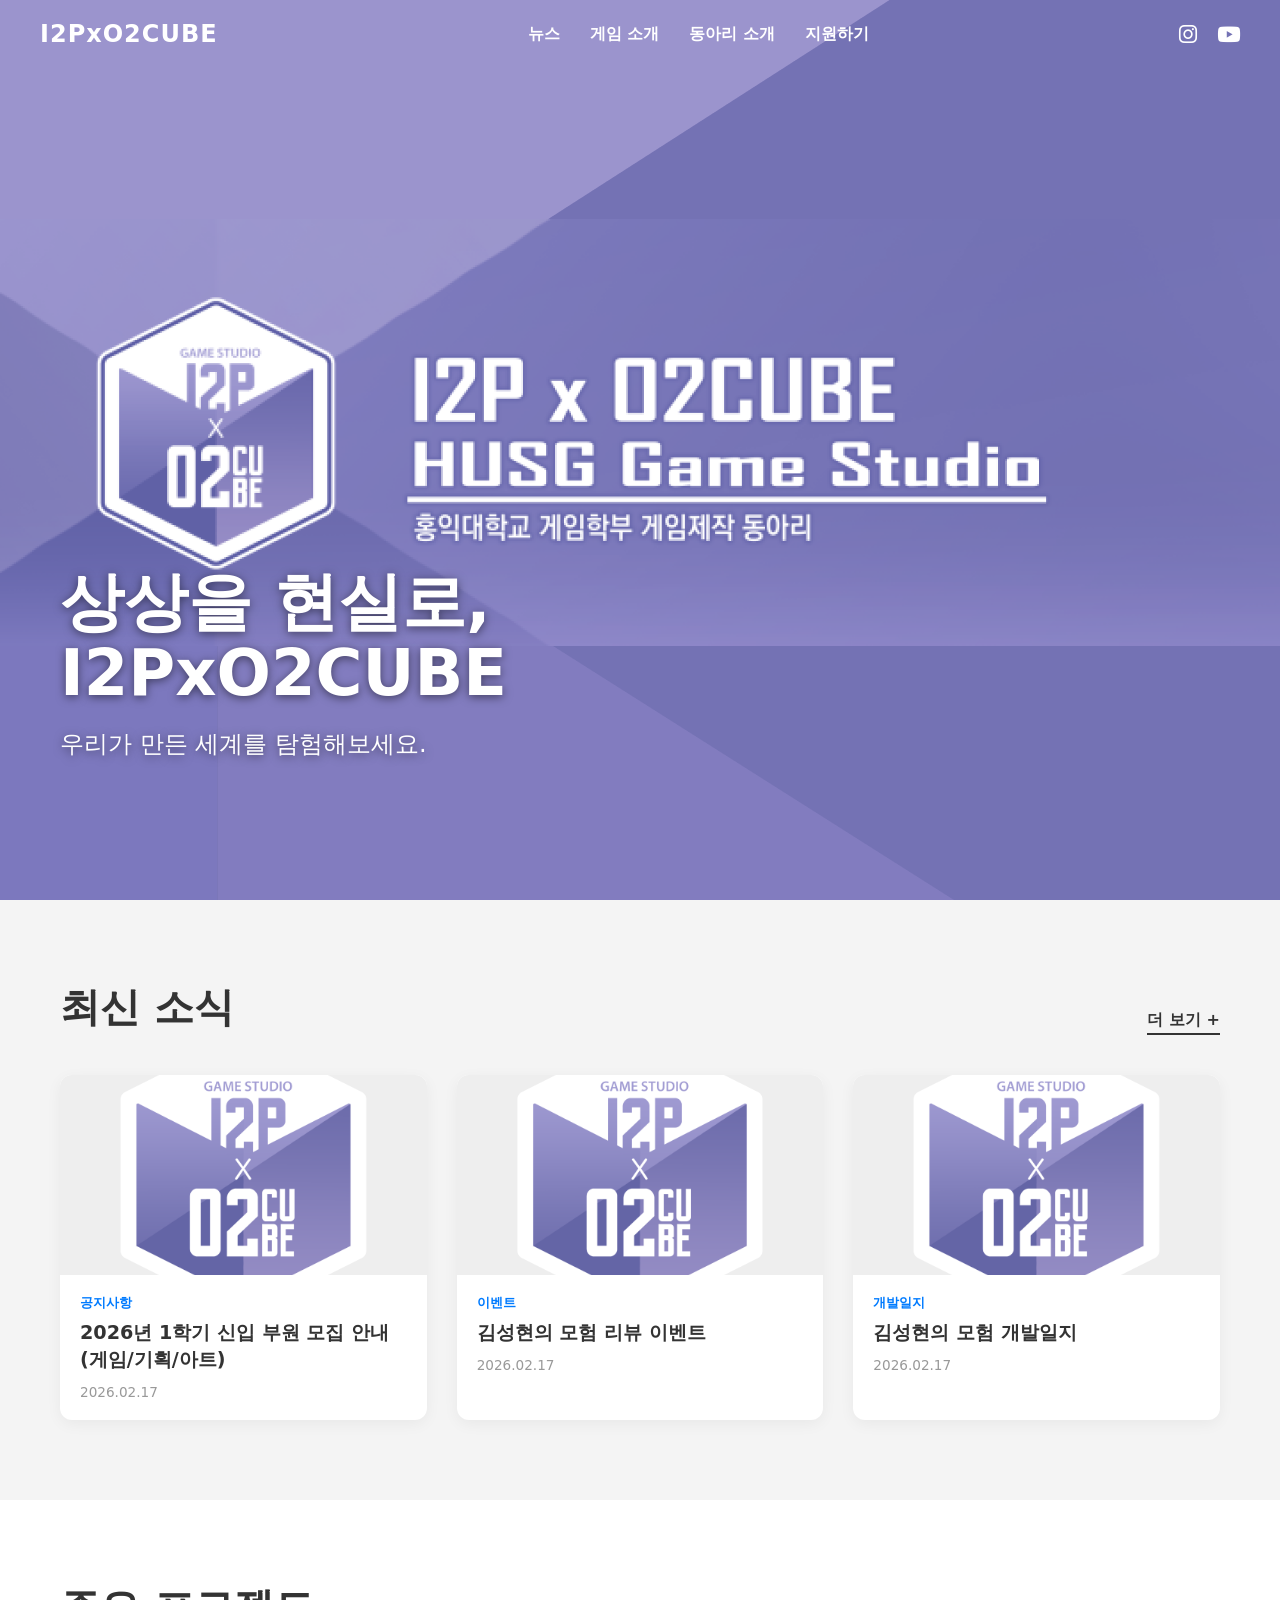
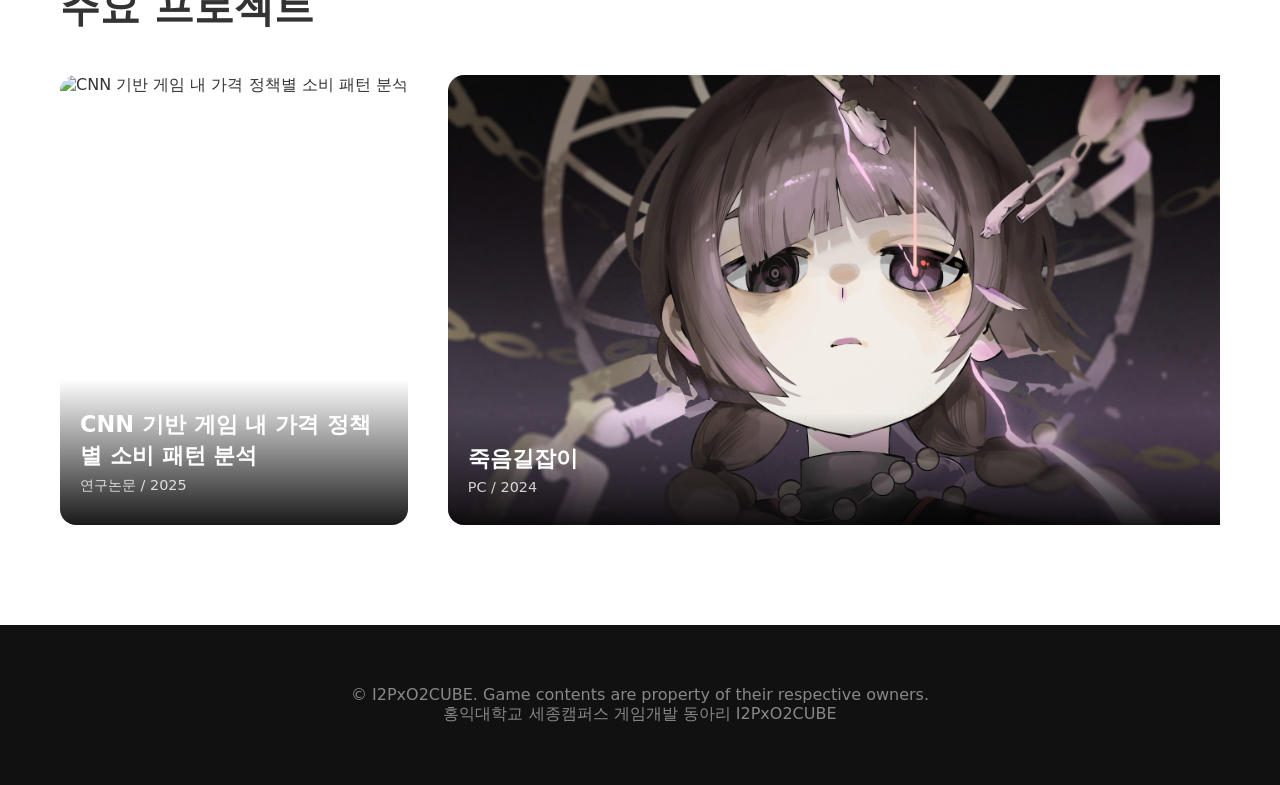
==== index.html @ 40e36ed2 "ver 1.0.0 첫 커밋 ㅎㅎ 야옹~ ฅ^•ﻌ•^ฅ" ====
<!DOCTYPE html>
<html lang="ko">
<head>
    <link rel="stylesheet" href="https://cdnjs.cloudflare.com/ajax/libs/font-awesome/6.4.0/css/all.min.css">
    <meta charset="UTF-8">
    <meta name="viewport" content="width=device-width, initial-scale=1.0">
    <title>I2PxO2CUBE - Project Archive</title>
    <link rel="stylesheet" href="style.css">
</head>
<body>

    <header id="main-header">
        <div class="logo">I2PxO2CUBE</div>
        <ul class="gnb">
            <li><a href="news.html">뉴스</a></li>
            <li><a href="games.html">게임 소개</a></li>
            <li><a href="about.html">동아리 소개</a></li>
            <li><a href="apply.html">지원하기</a></li>
        </ul>
        <div class="user-menu">
            <a href="https://www.instagram.com/i2p_o2cube/" target="_blank" class="sns-icon">
                <i class="fa-brands fa-instagram"></i>
            </a>
            <a href="https://www.youtube.com/@I2PXO2CUBE" target="_blank" class="sns-icon">
                <i class="fa-brands fa-youtube"></i>
            </a>
        </div>
    </header>

    <section class="hero-section">
        <div class="img-placeholder hero-bg">
            <span class="placeholder-text">
                [<img src="images/I2PTitle.png" alt="I2PxO2CUBE Main Title" class="hero-img">
            </span>
        </div>
        <div class="hero-content">
            <h1 class="hero-title">상상을 현실로,<br>I2PxO2CUBE</h1>
            <p class="hero-desc">우리가 만든 세계를 탐험해보세요.</p>
        </div>
    </section>

    <section class="news-section">
        <div class="section-header">
            <h2 class="section-title">최신 소식</h2>
            <a href="news.html" class="more-btn">더 보기 +</a>
        </div>

        <div id="main-news-container" class="news-grid">
            </div>
    </section>

    <section class="games-section">
        <div class="section-header">
            <h2 class="section-title">주요 프로젝트</h2>
        </div>
        
        <div id="main-games-container" class="games-slider">
             </div>
    </section>



    <footer>
        <p>&copy; I2PxO2CUBE. Game contents are property of their respective owners.</p>
        <p>홍익대학교 세종캠퍼스 게임개발 동아리 I2PxO2CUBE</p>
    </footer>

    <script src="script.js"></script>
</body>
</html>
---- style.css ----
/* [기본 설정: 폰트와 여백 초기화] */
* {
    margin: 0;
    padding: 0;
    box-sizing: border-box;
    font-family: 'Pretendard', -apple-system, BlinkMacSystemFont, system-ui, Roboto, sans-serif;
}

body {
    background-color: #f4f4f4;
    color: #333;
    overflow-x: hidden;
}

a { text-decoration: none; color: inherit; }
ul { list-style: none; }

/* [유틸리티: 이미지 홀더 스타일] */
.img-placeholder {
    background-color: #e0e0e0;
    border: 2px dashed #999;
    color: #555;
    display: flex;
    justify-content: center;
    align-items: center;
    text-align: center;
    font-weight: bold;
    font-size: 1.1rem;
    position: relative;
    overflow: hidden;
}

/* [헤더 네비게이션] */
header {
    position: fixed;
    top: 0;
    left: 0;
    width: 100%;
    padding: 20px 40px;
    z-index: 1000;
    display: flex;
    justify-content: space-between;
    align-items: center;
    transition: all 0.3s ease;
    color: white; /* 초기 상태: 흰색 글씨 */
}

/* 스크롤 되었을 때 JS가 붙여줄 클래스 */
header.scrolled {
    background-color: rgba(255, 255, 255, 0.95);
    color: #333; /* 스크롤 후: 검은 글씨 */
    box-shadow: 0 2px 10px rgba(0,0,0,0.1);
    padding: 15px 40px;
}

.logo {
    font-size: 1.5rem;
    font-weight: 900;
    letter-spacing: 1px;
}

.gnb {
    display: flex;
    gap: 30px;
}

.gnb li a {
    font-weight: 600;
    font-size: 1rem;
    transition: opacity 0.3s;
}
.gnb li a:hover { opacity: 0.7; }

/* [메인 히어로 섹션] */
.hero-section {
    width: 100%;
    aspect-ratio: 1920 / 1080;
    height: 100vh;
    position: relative;
}

.hero-bg {
    width: 100%;
    height: 100%;
    background-color: #333; /* 임시 배경색 */
    border: none;
}

.hero-content {
    position: absolute;
    bottom: 100px;
    left: 60px;
    color: white;
    text-shadow: 0 2px 10px rgba(0,0,0,0.5);
    z-index: 10;
}

.hero-title {
    font-size: 4rem;
    font-weight: 800;
    margin-bottom: 20px;
    line-height: 1.1;
}

.hero-desc {
    font-size: 1.5rem;
    margin-bottom: 40px;
    font-weight: 300;
}

/* [뉴스 섹션] */
.news-section {
    padding: 80px 60px;
    max-width: 1400px;
    margin: 0 auto;
}

.section-header {
    display: flex;
    justify-content: space-between;
    align-items: flex-end;
    margin-bottom: 40px;
}

.section-title {
    font-size: 2.5rem;
    font-weight: 700;
}

.more-btn {
    font-size: 1rem;
    font-weight: 600;
    border-bottom: 2px solid currentColor;
    padding-bottom: 2px;
}

.news-grid {
    display: grid;
    grid-template-columns: repeat(3, 1fr);
    gap: 30px;
}

.news-card {
    background: white;
    border-radius: 12px;
    overflow: hidden;
    box-shadow: 0 4px 15px rgba(0,0,0,0.05);
    transition: transform 0.3s;
    cursor: pointer;
}
.news-card:hover {
    transform: translateY(-10px);
}

.news-thumb {
    width: 100%;
    height: 200px;
}

.news-info {
    padding: 20px;
}

.news-cat {
    font-size: 0.8rem;
    color: #007bff;
    font-weight: 700;
    text-transform: uppercase;
    margin-bottom: 8px;
}

.news-title {
    font-size: 1.2rem;
    font-weight: 700;
    margin-bottom: 10px;
    line-height: 1.4;
}

.news-date {
    font-size: 0.9rem;
    color: #888;
}

/* [게임 쇼케이스 섹션] */
.games-section {
    background-color: #fff;
    padding: 80px 60px;
}

.games-slider {
    display: flex;
    gap: 20px;
    overflow-x: auto;
    padding-bottom: 20px;
}

.game-banner {
    min-width: 400px;
    height: 500px;
    border-radius: 16px;
    position: relative;
    flex-shrink: 0;
}

/* [푸터] */
footer {
    background-color: #111;
    color: #888;
    padding: 60px;
    text-align: center;
}

/* =========================================
   [뉴스 페이지 전용 스타일] (아래 내용을 추가하세요)
   ========================================= */

/* 페이지 상단 타이틀 영역 */
.page-header {
    background-color: #333; /* 임시 배경색 (나중에 이미지로 교체 가능) */
    color: white;
    padding: 120px 20px 60px; /* 헤더 높이만큼 위쪽 여백 */
    text-align: center;
}

.page-header h1 {
    font-size: 3rem;
    margin-bottom: 10px;
}

.news-container {
    max-width: 1000px;
    margin: 0 auto; /* 가운데 정렬 */
    padding: 60px 20px;
}

/* 탭 버튼 스타일 */
.news-tabs {
    display: flex;
    justify-content: center;
    gap: 10px;
    margin-bottom: 40px;
}

.tab-btn {
    padding: 10px 25px;
    border: 1px solid #ddd;
    background: white;
    border-radius: 30px;
    cursor: pointer;
    font-size: 1rem;
    font-weight: 600;
    transition: all 0.3s;
}

.tab-btn:hover {
    background-color: #f0f0f0;
}

/* 선택된 탭 강조 (파란색) */
.tab-btn.active {
    background-color: #333;
    color: white;
    border-color: #333;
}

/* 뉴스 리스트 스타일 */
.news-list {
    display: flex;
    flex-direction: column;
    gap: 20px;
}

.news-item {
    display: flex;
    background: white;
    border-radius: 12px;
    overflow: hidden;
    box-shadow: 0 2px 8px rgba(0,0,0,0.05);
    transition: transform 0.2s;
    cursor: pointer;
}

.news-item:hover {
    transform: translateY(-5px); /* 호버 시 살짝 뜸 */
}

.news-thumb-small {
    width: 280px;
    height: 180px;
    flex-shrink: 0; /* 이미지 크기 고정 */
}

.news-content {
    padding: 25px;
    display: flex;
    flex-direction: column;
    justify-content: center;
    flex-grow: 1;
}

.news-tag {
    font-size: 0.8rem;
    color: #007bff;
    font-weight: 700;
    margin-bottom: 5px;
}

.news-subject {
    font-size: 1.3rem;
    margin-bottom: 10px;
    color: #222;
}

.news-desc {
    color: #666;
    font-size: 0.95rem;
    margin-bottom: 15px;
    line-height: 1.4;
    /* 두 줄 이상 넘어가면 ... 처리 */
    overflow: hidden;
    text-overflow: ellipsis;
    display: -webkit-box;
    /*-webkit-line-clamp: 2;*/
    -webkit-box-orient: vertical;
}

.news-date {
    font-size: 0.85rem;
    color: #999;
    margin-top: auto; /* 날짜를 바닥에 붙임 */
}

/* 모바일 대응 (화면이 작아지면 세로로 배치) */
@media (max-width: 768px) {
    .news-item {
        flex-direction: column;
    }
    .news-thumb-small {
        width: 100%;
        height: 200px;
    }
}

/* =========================================
   [게임 소개 페이지 전용 스타일]
   ========================================= */

.games-container {
    max-width: 1200px;
    margin: 0 auto;
    padding: 80px 20px;
    display: flex;
    flex-direction: column;
    gap: 100px; /* 카드 사이 간격 */
}

.game-big-card {
    display: flex;
    align-items: center;
    gap: 50px;
    background: white;
    border-radius: 20px;
    overflow: hidden;
    padding: 40px;
    box-shadow: 0 10px 30px rgba(0,0,0,0.05);
}

/* 짝수 번째 카드는 좌우 반전 (호요버스 스타일) */
.game-big-card.reverse {
    flex-direction: row-reverse;
}

.game-card-img {
    /* 사용자가 선호하는 세로 크기를 유지하기 위해 높이 지정 */
    height: 400px; 
    /* 16:9 비율에 맞춰 가로 길이를 자동 계산 */
    aspect-ratio: 16 / 9; 
    flex-shrink: 0; /* 비율 유지를 위해 크기가 줄어들지 않도록 설정 */
    overflow: hidden;
    border-radius: 15px;
    background-color: #eee;
}
.game-actual-img {
    width: 100%;
    height: 100%;
    object-fit: cover; /* 이미지가 비율에 맞게 꽉 차도록 설정 */
    object-position: center;
}
.game-card-info {
    flex: 1;
}

.game-card-tag {
    color: #007bff;
    font-weight: 800;
    font-size: 0.9rem;
    margin-bottom: 10px;
}

.game-card-title {
    font-size: 2.5rem;
    font-weight: 800;
    margin-bottom: 20px;
}

.game-card-desc {
    font-size: 1.1rem;
    color: #555;
    line-height: 1.6;
    margin-bottom: 30px;
}

/* 버튼 공통 스타일 */
.game-card-btns {
    display: flex;
    gap: 15px;
}

.btn-primary, .btn-secondary {
    padding: 12px 30px;
    border-radius: 5px;
    font-weight: 700;
    transition: 0.3s;
}

.btn-primary {
    background-color: #333;
    color: white;
}

.btn-primary:hover {
    background-color: #000;
}

.btn-secondary {
    border: 1px solid #333;
    color: #333;
}

.btn-secondary:hover {
    background-color: #f4f4f4;
}

/* 모바일 대응 */
@media (max-width: 968px) {
    .game-big-card, .game-big-card.reverse {
        flex-direction: column;
        padding: 20px;
    }
    .game-card-img {
        width: 100%;
        height: 250px;
    }
}

/* =========================================
   [동아리 소개 페이지 전용 스타일]
   ========================================= */

.about-section {
    padding: 100px 20px;
    background-color: white;
}

.about-container {
    max-width: 1000px;
    margin: 0 auto;
    text-align: center;
}

.sub-title {
    font-size: 2.5rem;
    font-weight: 800;
    margin-bottom: 60px;
    position: relative;
    display: inline-block;
}

.sub-title::after {
    content: '';
    position: absolute;
    bottom: -10px;
    left: 50%;
    transform: translateX(-50%);
    width: 50px;
    height: 4px;
    background-color: #333;
}

.gray-bg { background-color: #f9f9f9; }

/* 비전 아이템 */
.vision-box {
    display: grid;
    grid-template-columns: repeat(3, 1fr);
    gap: 30px;
}

.vision-item h3 {
    font-size: 1.5rem;
    margin-bottom: 15px;
    color: #007bff;
}

/* 타임라인 연혁 */
.timeline {
    text-align: left;
    border-left: 2px solid #ddd;
    padding-left: 30px;
    margin-left: 20px;
}

.history-item {
    margin-bottom: 40px;
    position: relative;
}

.history-item::before {
    content: '';
    position: absolute;
    left: -37px;
    top: 5px;
    width: 12px;
    height: 12px;
    background: #333;
    border-radius: 50%;
}

.year {
    font-weight: 900;
    font-size: 1.2rem;
    display: block;
    margin-bottom: 5px;
}

/* 팀 그리드 */
.team-grid {
    display: grid;
    grid-template-columns: repeat(3, 1fr);
    gap: 30px;
}

.team-card {
    background: #f4f4f4;
    padding: 30px;
    border-radius: 15px;
}

.team-img {
    width: 80px;
    height: 80px;
    border-radius: 50%;
    margin: 0 auto 20px;
    font-size: 0.8rem;
}

.team-card h4 {
    font-size: 1.2rem;
    margin-bottom: 10px;
}

.team-card p {
    font-size: 0.9rem;
    color: #666;
}

/* 모바일 대응 */
@media (max-width: 768px) {
    .vision-box, .team-grid {
        grid-template-columns: 1fr;
    }
}

/* =========================================
   [지원하기 페이지 전용 스타일]
   ========================================= */

.apply-container {
    padding: 80px 20px;
    background-color: #f4f7f9;
}

.apply-box {
    max-width: 800px;
    margin: 0 auto;
    background: white;
    padding: 50px;
    border-radius: 20px;
    box-shadow: 0 15px 40px rgba(0,0,0,0.08);
}

.form-section {
    margin-bottom: 40px;
}

.form-title {
    font-size: 1.5rem;
    font-weight: 700;
    margin-bottom: 20px;
    padding-bottom: 10px;
    border-bottom: 2px solid #eee;
}

.input-group {
    margin-bottom: 20px;
    display: flex;
    flex-direction: column;
    text-align: left;
}

.input-group label {
    font-weight: 600;
    margin-bottom: 8px;
    font-size: 0.95rem;
}

.input-group input, 
.input-group textarea {
    padding: 12px 15px;
    border: 1px solid #ddd;
    border-radius: 8px;
    font-size: 1rem;
    transition: border-color 0.3s;
}

.input-group input:focus, 
.input-group textarea:focus {
    outline: none;
    border-color: #007bff;
}

.input-row {
    display: grid;
    grid-template-columns: 1fr 1fr;
    gap: 20px;
}

/* 라디오 버튼 스타일 */
.radio-group {
    display: flex;
    gap: 20px;
}

.radio-item {
    cursor: pointer;
    display: flex;
    align-items: center;
    gap: 8px;
    font-weight: 500;
}

.submit-btn {
    width: 100%;
    padding: 18px;
    background-color: #333;
    color: white;
    border: none;
    border-radius: 10px;
    font-size: 1.1rem;
    font-weight: 700;
    cursor: pointer;
    transition: background 0.3s;
}

.submit-btn:hover {
    background-color: #000;
}
/* [뷰 전환 컨트롤 스타일] */
.view-controls {
    max-width: 1200px;
    margin: 30px auto 0;
    padding: 0 20px;
    display: flex;
    justify-content: flex-end; /* 오른쪽 정렬 */
}

.toggle-container {
    background: #e0e0e0;
    padding: 5px;
    border-radius: 10px;
    display: flex;
    gap: 5px;
}

.view-btn {
    padding: 8px 20px;
    border: none;
    background: transparent;
    border-radius: 7px;
    font-weight: 700;
    cursor: pointer;
    transition: all 0.3s;
}

.view-btn.active {
    background: white;
    box-shadow: 0 2px 5px rgba(0,0,0,0.1);
}

/* [간략 보기(그리드 모드) 전용 스타일] */
/* container에 grid-mode 클래스가 붙었을 때 적용됩니다 */
.games-container.grid-mode {
    display: grid;
    grid-template-columns: repeat(4, 1fr); /* 4열 구성 */
    gap: 20px;
    padding-top: 40px;
}

/* 그리드 모드일 때 카드의 변화 */
.games-container.grid-mode .game-big-card {
    flex-direction: column; /* 세로 배치 */
    padding: 0;
    gap: 0;
    background: white;
    border-radius: 12px;
    box-shadow: 0 4px 10px rgba(0,0,0,0.05);
    cursor: pointer;
}
/* [간략 보기] 그리드 모드 이미지 영역 */
.games-container.grid-mode .game-card-img {
    width: 100%;
    /* 가로 길이에 맞춰 세로를 1:1로 고정 */
    aspect-ratio: 1 / 1; 
    height: auto; /* 기존의 고정 height(350px)를 무효화 */
    border-radius: 12px 12px 0 0;
}
.games-container.grid-mode .game-card-info {
    padding: 15px;
}

.games-container.grid-mode .game-card-title {
    font-size: 1.1rem; /* 제목 크기 축소 */
    margin-bottom: 5px;
}

.games-container.grid-mode .game-card-desc,
.games-container.grid-mode .game-card-btns {
    display: none; /* 간략 보기에서는 설명과 버튼 숨김 (이미지 느낌 강조) */
}

/* [메인 뉴스 카드 스타일 보완] */
.news-thumb-wrapper {
    width: 100%;
    height: 200px;
    overflow: hidden;
    background-color: #eee;
}

.news-thumb-img {
    width: 100%;
    height: 100%;
    object-fit: cover; /* 이미지가 박스를 꽉 채우도록 */
    transition: transform 0.3s;
}

.news-card:hover .news-thumb-img {
    transform: scale(1.05); /* 호버 시 확대 효과 */
}

/* [메인 게임 슬라이더 스타일 보완] */
.game-banner {
    /* 기존 스타일 유지하되, relative 포지션 필수 */
    position: relative; 
    min-width: 300px; /* 슬라이더에서 최소 너비 */
    height: 450px;
    border-radius: 16px;
    overflow: hidden;
    cursor: pointer;
    flex-shrink: 0;
    margin-right: 20px; /* 카드 사이 간격 */
}

.game-banner-bg {
    width: 100%;
    height: 100%;
    object-fit: cover; /* 배경 이미지처럼 꽉 차게 */
    transition: transform 0.5s;
}

.game-banner:hover .game-banner-bg {
    transform: scale(1.03);
}

.game-overlay {
    position: absolute;
    bottom: 0;
    left: 0;
    width: 100%;
    padding: 30px 20px;
    background: linear-gradient(to top, rgba(0,0,0,0.9), transparent); /* 글씨 잘 보이게 그라데이션 */
    color: white;
    z-index: 2;
    pointer-events: none; /* 오버레이가 클릭 방해하지 않도록 */
}

.game-overlay h3 {
    font-size: 1.4rem;
    margin-bottom: 5px;
    font-weight: 700;
}

.game-overlay p {
    font-size: 0.9rem;
    opacity: 0.8;
}
/* 우측 상단 유저 메뉴 (SNS + 언어) 정렬 */
.user-menu {
    display: flex;
    align-items: center;
    gap: 20px; /* 아이콘 사이 간격 */
}

/* SNS 아이콘 스타일 */
.sns-icon {
    font-size: 1.3rem; /* 아이콘 크기 */
    color: inherit;    /* 부모(헤더) 색상 따라감 */
    transition: color 0.3s, transform 0.3s;
    display: flex;     /* 아이콘 수직 중앙 정렬 */
    align-items: center;
}

.sns-icon:hover {
    color: #ddd;         /* 마우스 올렸을 때 색상 */
    transform: scale(1.1); /* 살짝 커지는 효과 */
}
/* 모바일 대응 */
@media (max-width: 600px) {
    .apply-box { padding: 30px 20px; }
    .input-row { grid-template-columns: 1fr; }
    .radio-group { flex-direction: column; gap: 10px; }
}
/* 모바일에서는 2열로 변경 */
@media (max-width: 768px) {
    .games-container.grid-mode {
        grid-template-columns: repeat(2, 1fr);
    }
}
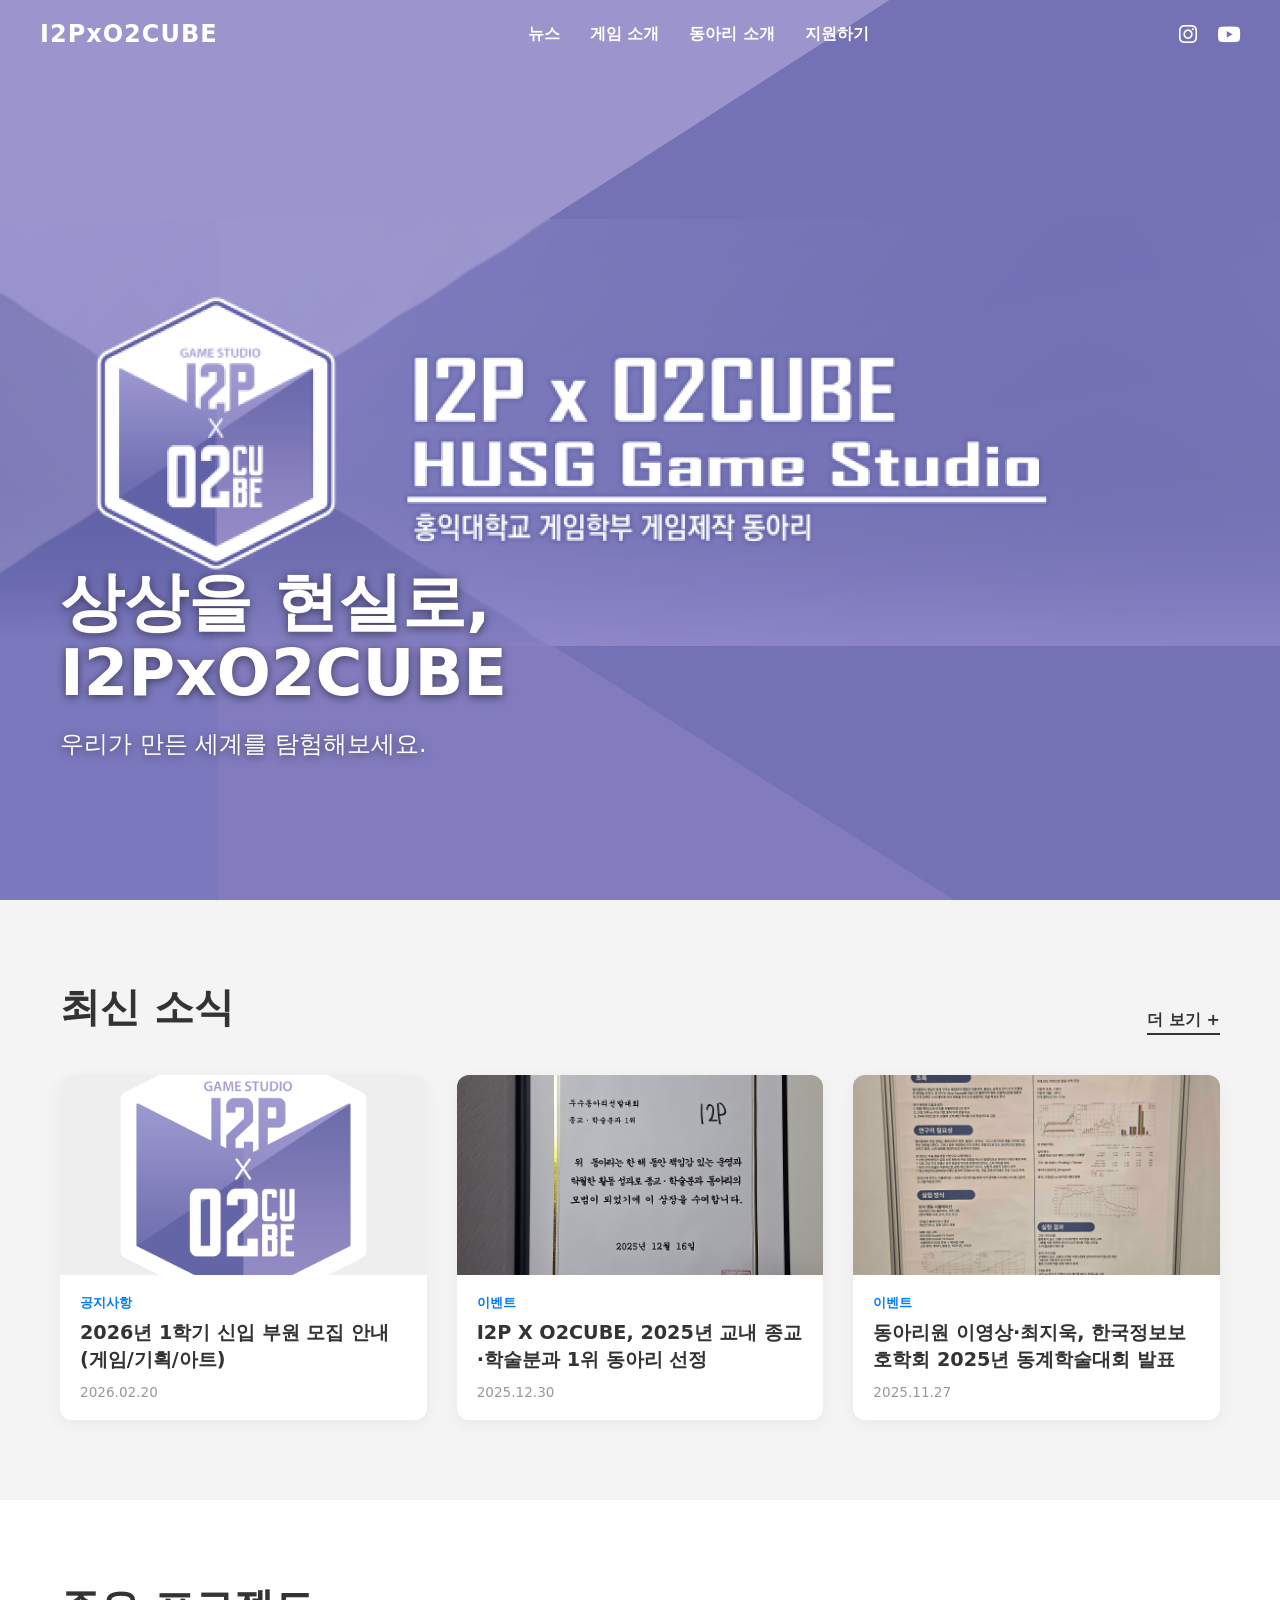
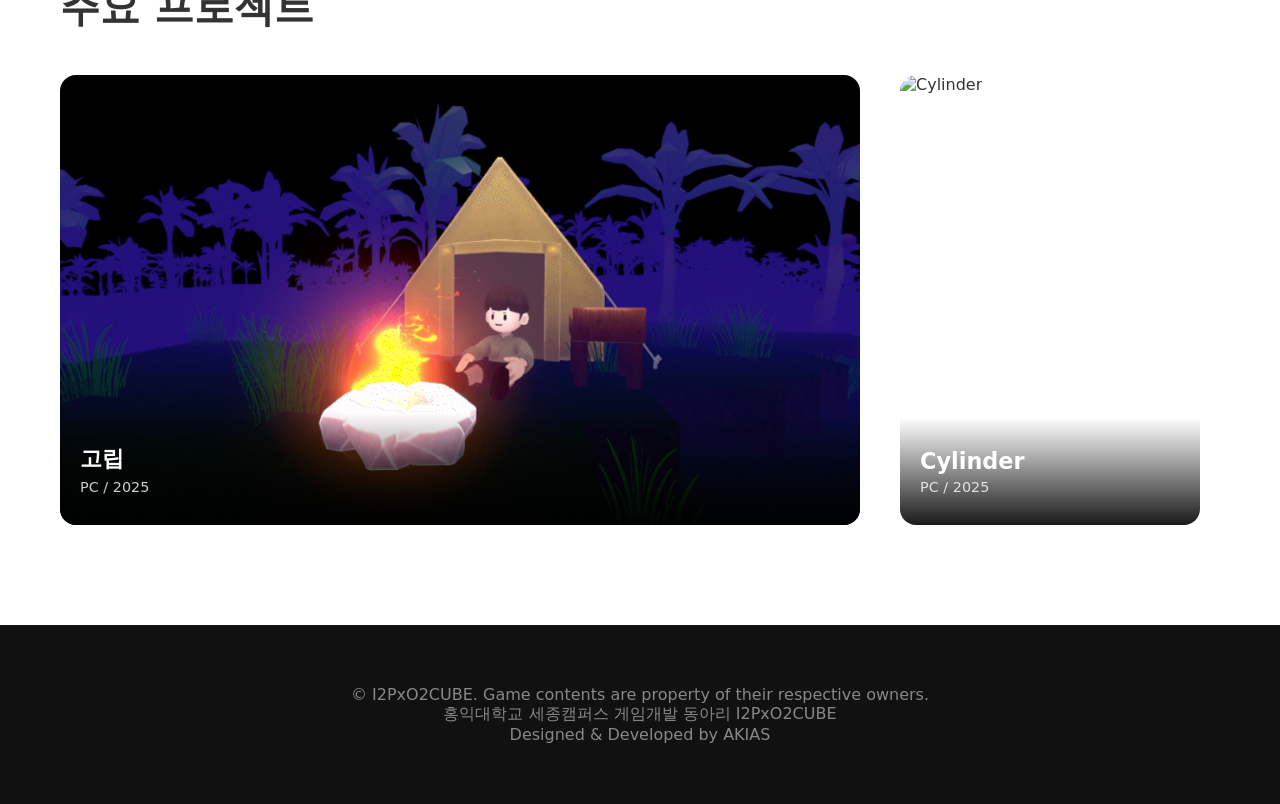
==== commit 15c1edba: "ver 1.0.3(Hotfix) 뉴스 오류 핫픽스 업데이트" ====
--- a/index.html
+++ b/index.html
@@ -63,6 +63,7 @@
     <footer>
         <p>&copy; I2PxO2CUBE. Game contents are property of their respective owners.</p>
         <p>홍익대학교 세종캠퍼스 게임개발 동아리 I2PxO2CUBE</p>
+        <p>Designed & Developed by AKIAS</p>
     </footer>
 
     <script src="script.js"></script>
--- a/style.css
+++ b/style.css
@@ -823,6 +823,30 @@
     color: #ddd;         /* 마우스 올렸을 때 색상 */
     transform: scale(1.1); /* 살짝 커지는 효과 */
 }
+
+/* style.css 추가 */
+
+/* 구글 폼 바로가기 버튼 스타일 */
+.btn-apply-google {
+    display: inline-flex;
+    align-items: center;
+    justify-content: center;
+    background-color: #333;
+    color: white;
+    padding: 20px 50px;
+    font-size: 1.3rem;
+    font-weight: 700;
+    border-radius: 50px; /* 둥근 알약 모양 */
+    text-decoration: none;
+    transition: all 0.3s ease;
+    box-shadow: 0 10px 20px rgba(0,0,0,0.1); /* 그림자 효과 */
+}
+
+.btn-apply-google:hover {
+    background-color: #007bff; /* 마우스 올리면 파란색 */
+    transform: translateY(-3px); /* 살짝 위로 뜸 */
+    box-shadow: 0 15px 30px rgba(0,123,255,0.3); /* 파란 그림자 */
+}
 /* 모바일 대응 */
 @media (max-width: 600px) {
     .apply-box { padding: 30px 20px; }
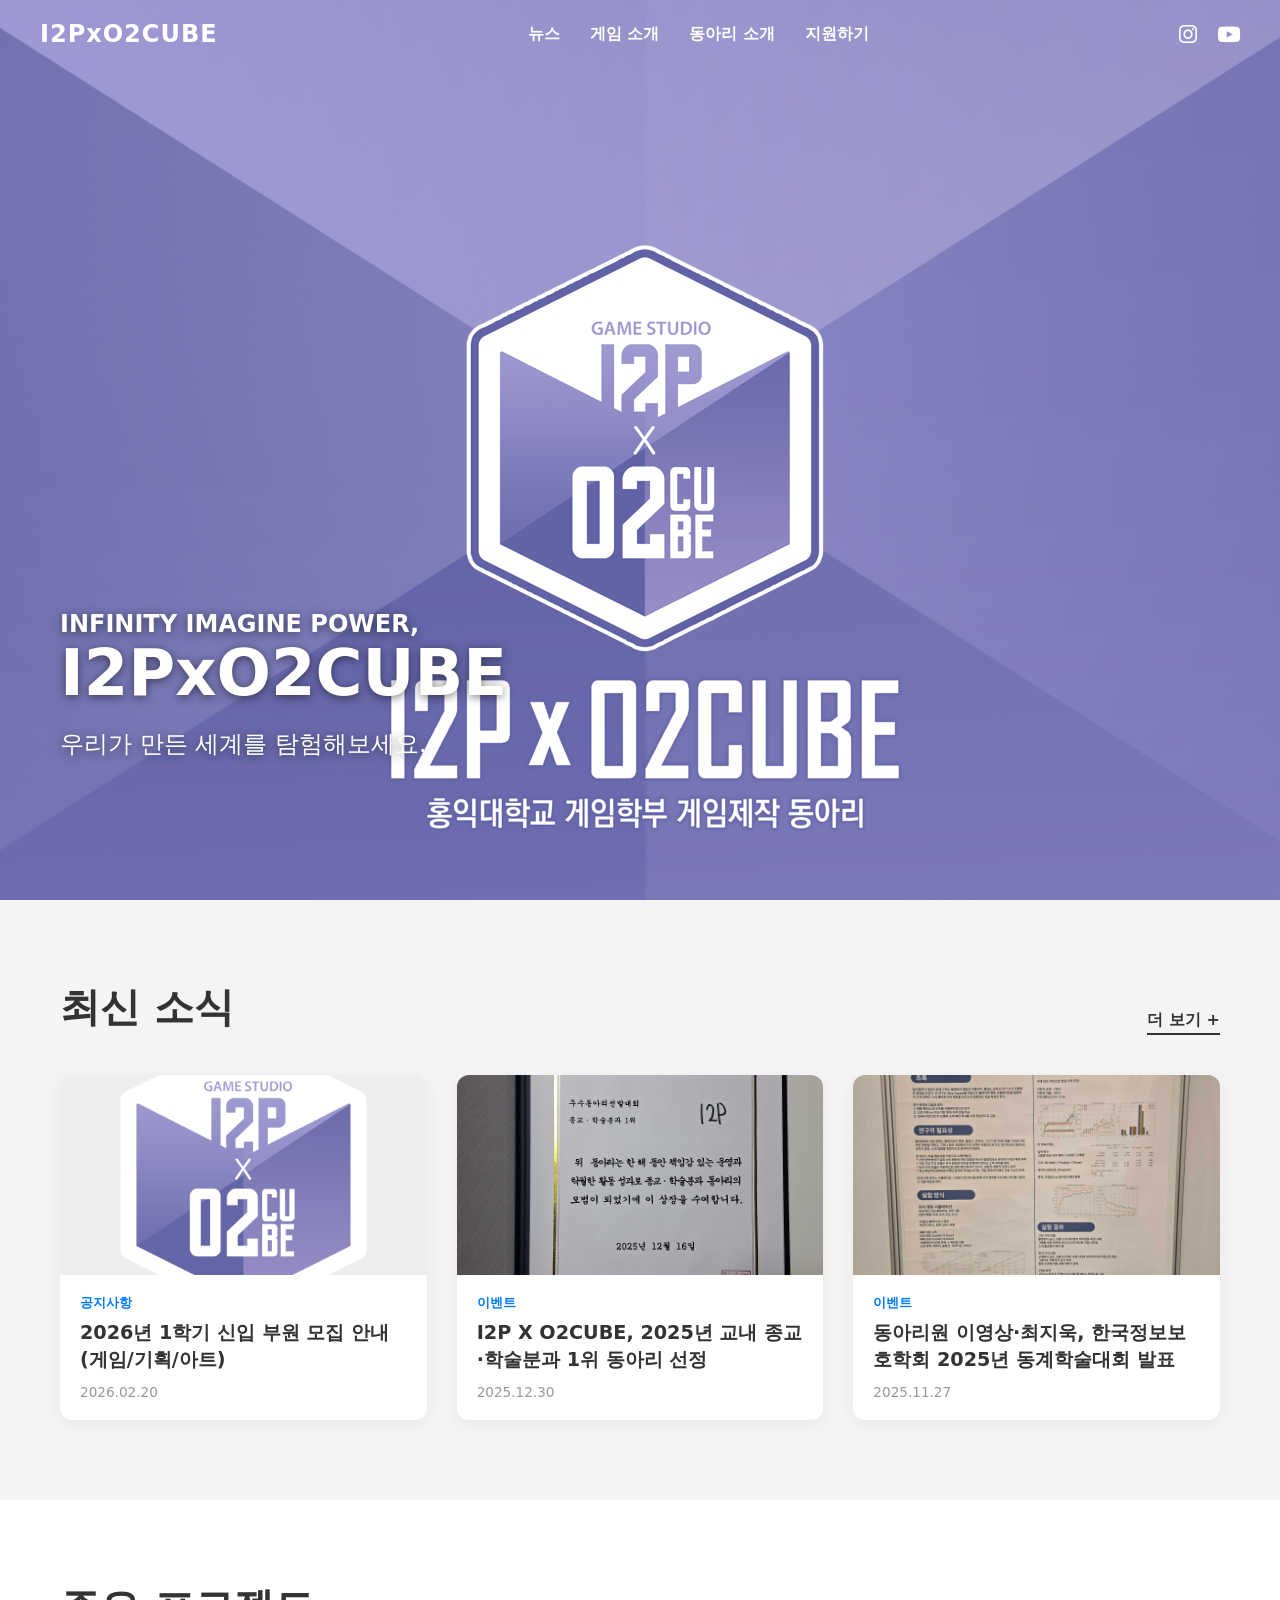
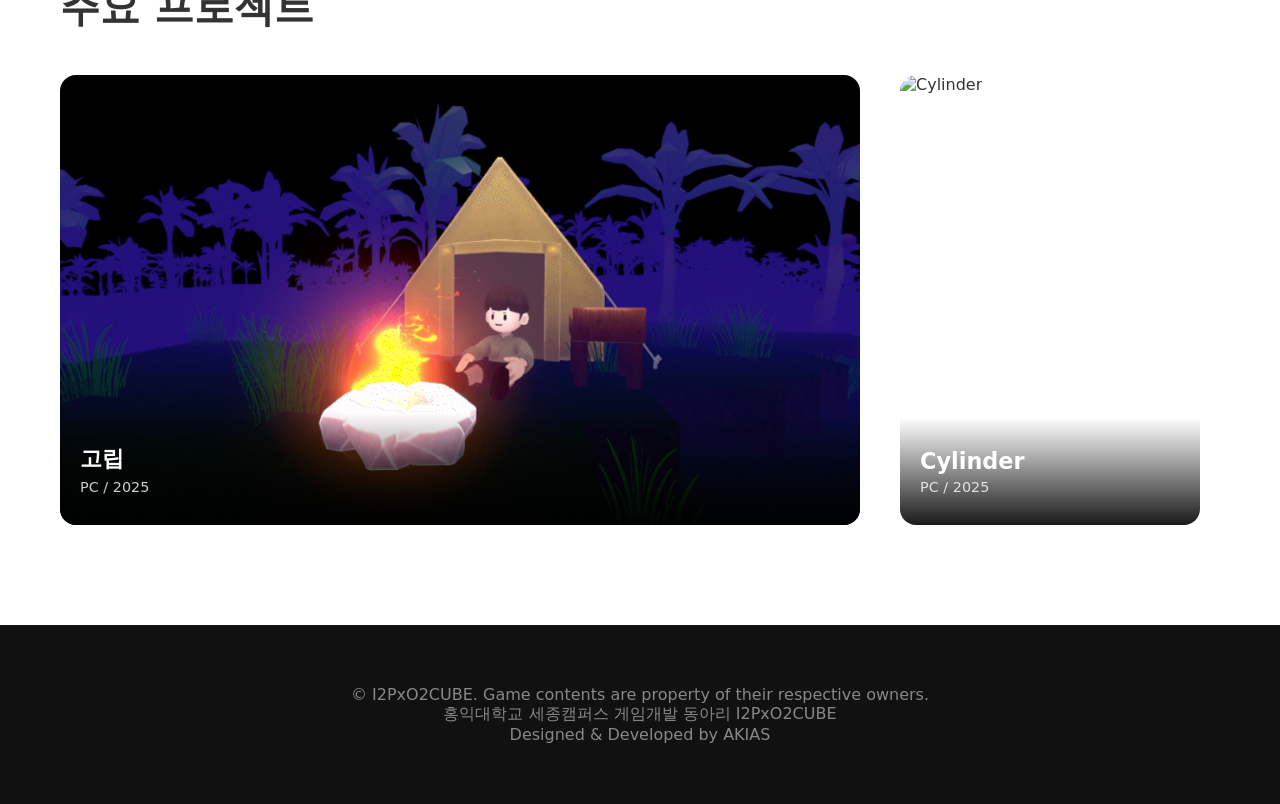
==== commit 7149ff6f: "1.0.6" ====
--- a/index.html
+++ b/index.html
@@ -34,7 +34,8 @@
             </span>
         </div>
         <div class="hero-content">
-            <h1 class="hero-title">상상을 현실로,<br>I2PxO2CUBE</h1>
+            <h1>INFINITY IMAGINE POWER,</b1>
+            <h1 class="hero-title">I2PxO2CUBE</h1>
             <p class="hero-desc">우리가 만든 세계를 탐험해보세요.</p>
         </div>
     </section>
--- a/style.css
+++ b/style.css
@@ -858,4 +858,227 @@
     .games-container.grid-mode {
         grid-template-columns: repeat(2, 1fr);
     }
+}
+@media (max-width: 768px) {
+
+    /* 1. 헤더: 모바일에서는 2줄로 변경 (로고 / 메뉴) */
+    header, header.scrolled {
+        flex-direction: column;
+        gap: 15px;
+        padding: 15px 20px;
+        height: auto; /* 고정 높이 해제 */
+    }
+
+    .gnb {
+        gap: 15px;
+        font-size: 0.9rem;
+        flex-wrap: wrap; /* 메뉴가 많으면 줄바꿈 */
+        justify-content: center;
+    }
+
+    .user-menu {
+        position: absolute; /* 우측 상단 고정 */
+        top: 15px;
+        right: 20px;
+    }
+
+    /* 2. 메인 히어로 섹션: 글씨 크기 조절 */
+    .hero-content {
+        left: 20px; /* 왼쪽 여백 줄임 */
+        bottom: 50px;
+        width: calc(100% - 40px); /* 화면 꽉 차게 */
+    }
+
+    .hero-title {
+        font-size: 2.5rem; /* 제목 크기 축소 (4rem -> 2.5rem) */
+        line-height: 1.2;
+    }
+
+    .hero-desc {
+        font-size: 1.1rem;
+        margin-bottom: 20px;
+    }
+
+    /* 3. 섹션 여백 정리 (양옆 60px -> 20px) */
+    .news-section, .games-section, .apply-container, .about-section {
+        padding: 60px 20px; /* 위아래는 유지, 양옆은 좁게 */
+    }
+
+    /* 4. 뉴스 그리드: 3열 -> 1열로 변경 (세로로 쭉 나열) */
+    .news-grid {
+        grid-template-columns: 1fr; /* 한 줄에 하나씩 */
+        gap: 40px;
+    }
+
+    /* 5. 섹션 헤더 (제목 + 더보기 버튼) 정렬 수정 */
+    .section-header {
+        align-items: center;
+        margin-bottom: 30px;
+    }
+    
+    .section-title {
+        font-size: 1.8rem; /* 섹션 제목 크기 축소 */
+    }
+
+    /* 6. 게임 슬라이더 카드 크기 조절 */
+    .game-banner {
+        min-width: 85vw; /* 화면 너비의 85%만큼 차지하게 */
+        height: 400px;   /* 높이 약간 줄임 */
+        margin-right: 15px;
+    }
+
+    /* 7. 상세 페이지 (Detail) 헤더 글씨 조절 */
+    .page-header h1 {
+        font-size: 2.2rem;
+    }
+    
+    .page-header p {
+        font-size: 1rem;
+        padding: 0 20px;
+        word-break: keep-all; /* 단어 단위 줄바꿈 */
+    }
+
+    /* 8. 지원하기 버튼 크기 조절 */
+    .btn-apply-google {
+        padding: 15px 30px;
+        font-size: 1.1rem;
+        width: 100%; /* 버튼이 꽉 차게 */
+    }
+}
+/* =========================================
+   [게임 리스트 모바일 최적화] style.css 맨 아래 추가
+   ========================================= */
+
+@media (max-width: 768px) {
+    
+    /* 1. 게임 리스트 컨테이너 여백 축소 */
+    .games-container {
+        padding: 40px 20px;
+        gap: 40px; /* 카드 사이 간격 줄임 */
+    }
+
+    /* 2. 게임 카드 세로 배치 강제 적용 */
+    .game-big-card, .game-big-card.reverse {
+        flex-direction: column !important; /* 무조건 세로 */
+        padding: 0;        /* 안쪽 여백 제거 (이미지 꽉 차게) */
+        gap: 0;
+        border-radius: 16px;
+        overflow: hidden;  /* 둥근 모서리 유지 */
+    }
+
+    /* 3. 카드 이미지 영역 */
+    .game-card-img {
+        width: 100%;
+        height: 220px;     /* 모바일에서 적당한 높이 */
+        border-radius: 0;  /* 카드 자체 둥글기가 있으므로 이미지 둥글기 제거 */
+    }
+
+    /* 4. 카드 텍스트 영역 */
+    .game-card-info {
+        padding: 25px 20px; /* 텍스트 여백 확보 */
+    }
+
+    .game-card-title {
+        font-size: 1.8rem; /* 제목 크기 조절 */
+        margin-bottom: 15px;
+    }
+
+    .game-card-desc {
+        font-size: 1rem;
+        margin-bottom: 20px;
+        /* 내용이 너무 길면 3줄까지만 표시 */
+        display: -webkit-box;
+        -webkit-line-clamp: 3;
+        -webkit-box-orient: vertical;
+        overflow: hidden;
+    }
+
+    /* 5. 버튼들을 꽉 차게 */
+    .game-card-btns {
+        flex-direction: column; /* 버튼도 세로로 쌓기 */
+        gap: 10px;
+    }
+
+    .btn-primary, .btn-secondary {
+        width: 100%;       /* 버튼 너비 100% */
+        text-align: center;
+    }
+}
+
+@media (max-width: 768px) {
+    
+    /* 1. 전체 컨테이너: 양옆 여백을 줄여서 화면을 넓게 씀 */
+    .games-container {
+        padding: 40px 20px; /* 위아래 40px, 양옆 20px */
+        gap: 40px;          /* 카드 사이 간격 */
+    }
+
+    /* 2. 게임 카드: 무조건 세로로 배치 (지그재그 제거) */
+    .game-big-card, 
+    .game-big-card.reverse { /* reverse 클래스도 강제로 덮어씌움 */
+        flex-direction: column !important; /* 이미지 위, 글자 아래 */
+        align-items: stretch; /* 가로로 꽉 차게 */
+        padding: 0;           /* 카드 안쪽 여백 제거 (이미지를 끝까지 붙이기 위해) */
+        height: auto;         /* 높이 자동 조절 */
+        border-radius: 16px;  /* 둥근 모서리 */
+        overflow: hidden;     /* 이미지가 튀어나오지 않게 자름 */
+        background: #fff;     /* 배경 흰색 */
+        box-shadow: 0 4px 15px rgba(0,0,0,0.08); /* 그림자 살짝 */
+    }
+
+    /* 3. 이미지 영역: 카드 상단에 꽉 차게 배치 */
+    .game-card-img {
+        width: 100%;          /* 가로 꽉 차게 */
+        height: 200px;        /* 높이는 적당히 고정 */
+        aspect-ratio: auto;   /* PC 비율 무시 */
+        border-radius: 0;     /* 이미지 자체 둥글기 제거 (카드 둥글기 따름) */
+        background-color: #eee;
+    }
+
+    /* 이미지가 찌그러지지 않고 잘 보이게 */
+    .game-actual-img {
+        width: 100%;
+        height: 100%;
+        object-fit: cover;
+    }
+
+    /* 4. 텍스트 정보 영역: 여백을 여기서 따로 줌 */
+    .game-card-info {
+        padding: 25px 20px;   /* 글자 주변 여백 */
+        text-align: left;     /* 왼쪽 정렬 */
+    }
+
+    /* 5. 제목 및 설명 글씨 크기 최적화 */
+    .game-card-tag {
+        font-size: 0.85rem;
+        margin-bottom: 8px;
+    }
+
+    .game-card-title {
+        font-size: 1.6rem;    /* 제목 너무 크지 않게 */
+        margin-bottom: 12px;
+        line-height: 1.3;
+    }
+
+    .game-card-desc {
+        font-size: 1rem;
+        color: #666;
+        line-height: 1.6;
+        margin-bottom: 25px;
+        word-break: keep-all; /* 단어 단위 줄바꿈 */
+    }
+
+    /* 6. 버튼: 모바일에서는 누르기 쉽게 꽉 채움 */
+    .game-card-btns {
+        display: flex;
+        flex-direction: column; /* 버튼을 세로로 쌓음 */
+        gap: 10px;              /* 버튼 사이 간격 */
+    }
+
+    .btn-primary, .btn-secondary {
+        width: 100%;           /* 버튼 가로 꽉 차게 */
+        text-align: center;    /* 글자 가운데 정렬 */
+        padding: 15px 0;       /* 터치 영역 확보를 위해 높이 키움 */
+        font-size: 1rem;
+    }
 }
